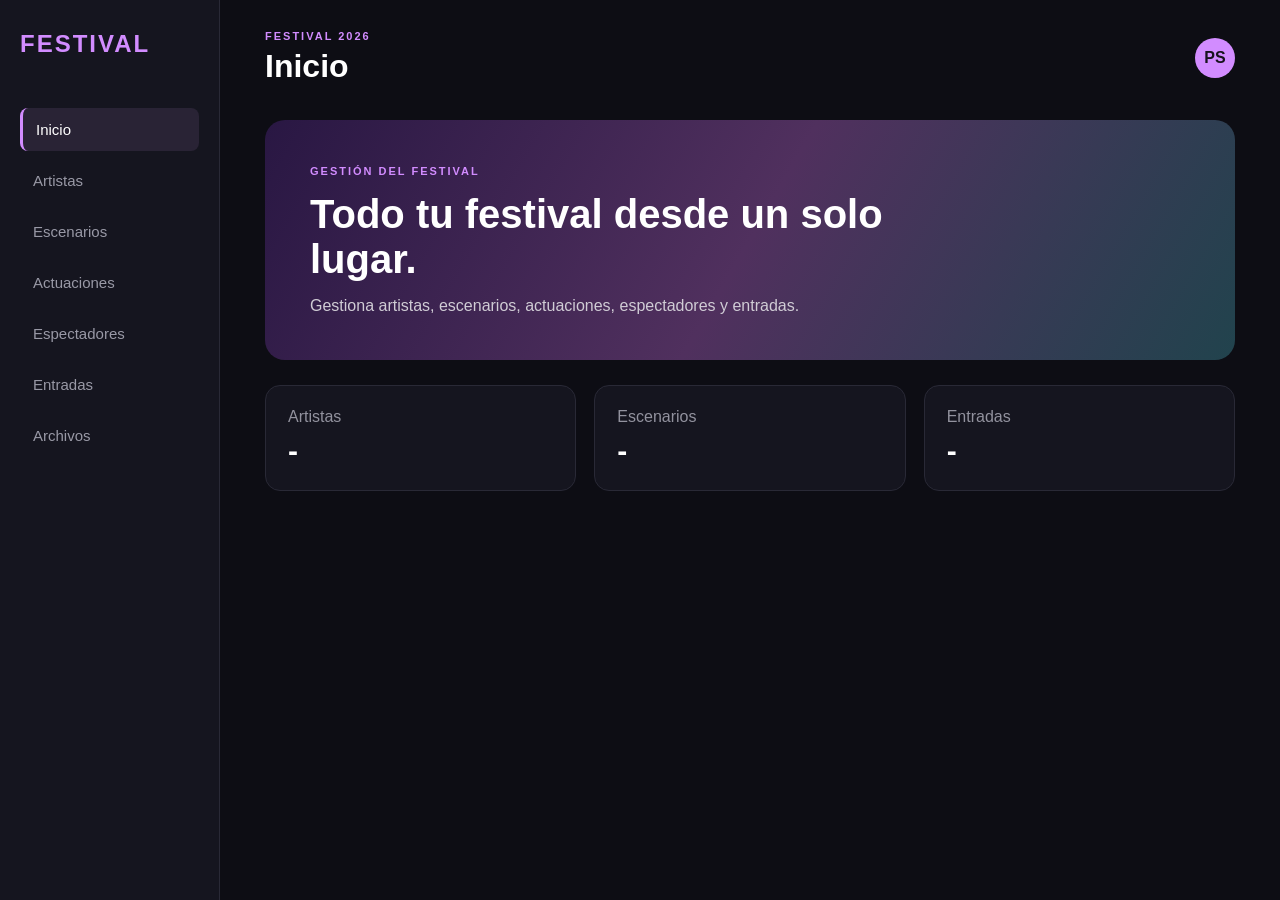
==== web/index.html @ 3fb0c0f5 "mejora de funcionamineto web a falta de dar feedback mas especifico y poder filtrar por pais y por g" ====
<!DOCTYPE html>
<html lang="es">
<head>
    <meta charset="UTF-8">
    <meta name="viewport" content="width=device-width, initial-scale=1.0">
    <title>Festival App</title>
    <link rel="stylesheet" href="css/style.css">
</head>
<body>

<div class="app">

    <aside class="sidebar">
        <div class="logo">FESTIVAL</div>

        <nav>
            <button class="nav-item active" data-view="inicio"><span>Inicio</span></button>
            <button class="nav-item" data-view="artistas"><span>Artistas</span></button>
            <button class="nav-item" data-view="escenarios"><span>Escenarios</span></button>
            <button class="nav-item" data-view="actuaciones"><span>Actuaciones</span></button>
            <button class="nav-item" data-view="espectadores"><span>Espectadores</span></button>
            <button class="nav-item" data-view="entradas"><span>Entradas</span></button>
            <button class="nav-item" data-view="archivos"><span>Archivos</span></button>
        </nav>
    </aside>

    <main class="main">

        <header class="topbar">
            <div>
                <p class="section-label">FESTIVAL 2026</p>
                <h1 id="page-title">Inicio</h1>
            </div>

            <div class="profile">PS</div>
        </header>

        <section id="content">

            <div id="inicio" class="view active">

                <div class="hero">
                    <p class="section-label">GESTIÓN DEL FESTIVAL</p>

                    <h2>Todo tu festival desde un solo lugar.</h2>

                    <p>
                        Gestiona artistas, escenarios, actuaciones,
                        espectadores y entradas.
                    </p>
                </div>

                <div class="stats">

                    <div class="stat-card">
                        <p>Artistas</p>
                        <strong id="total-artistas">-</strong>
                    </div>

                    <div class="stat-card">
                        <p>Escenarios</p>
                        <strong id="total-escenarios">-</strong>
                    </div>

                    <div class="stat-card">
                        <p>Entradas</p>
                        <strong id="total-entradas">-</strong>
                    </div>

                </div>

            </div>


            <div id="artistas" class="view">

                <div class="page-intro">
                    <p class="section-label">GESTIÓN</p>
                    <h2>Artistas</h2>
                    <p>Gestiona los artistas del festival.</p>
                </div>

                <div class="toolbar">

                    <button class="primary-button"
                            onclick="mostrarFormulario('artistas')">
                        Nuevo artista
                    </button>

                    <input type="number"
                           id="buscar-artista"
                           placeholder="Buscar por ID">

                    <button onclick="buscarPorId('artistas')">
                        Buscar
                    </button>

                </div>

                <div id="form-artistas"
                     class="form-container hidden">
                </div>

                <div id="lista-artistas"
                     class="data-container">
                    Cargando...
                </div>

            </div>


            <div id="escenarios" class="view">

                <div class="page-intro">
                    <p class="section-label">GESTIÓN</p>
                    <h2>Escenarios</h2>
                    <p>Gestiona los escenarios del festival.</p>
                </div>

                <div class="toolbar">

                    <button class="primary-button"
                            onclick="mostrarFormulario('escenarios')">
                        Nuevo escenario
                    </button>

                    <input type="number"
                           id="buscar-escenario"
                           placeholder="Buscar por ID">

                    <button onclick="buscarPorId('escenarios')">
                        Buscar
                    </button>

                </div>

                <div id="form-escenarios"
                     class="form-container hidden">
                </div>

                <div id="lista-escenarios"
                     class="data-container">
                    Cargando...
                </div>

            </div>


            <div id="actuaciones" class="view">

                <div class="page-intro">
                    <p class="section-label">PROGRAMACIÓN</p>
                    <h2>Actuaciones</h2>
                    <p>Organiza las actuaciones del festival.</p>
                </div>

                <div class="toolbar">

                    <button class="primary-button"
                            onclick="mostrarFormulario('actuaciones')">
                        Nueva actuación
                    </button>

                    <input type="number"
                           id="buscar-actuacion"
                           placeholder="Buscar por ID">

                    <button onclick="buscarPorId('actuaciones')">
                        Buscar
                    </button>

                </div>

                <div id="form-actuaciones"
                     class="form-container hidden">
                </div>

                <div id="lista-actuaciones"
                     class="data-container">
                    Cargando...
                </div>

            </div>


            <div id="espectadores" class="view">

                <div class="page-intro">
                    <p class="section-label">PÚBLICO</p>
                    <h2>Espectadores</h2>
                    <p>Gestiona los espectadores registrados.</p>
                </div>

                <div class="toolbar">

                    <button class="primary-button"
                            onclick="mostrarFormulario('espectadores')">
                        Nuevo espectador
                    </button>

                    <input type="number"
                           id="buscar-espectador"
                           placeholder="Buscar por ID">

                    <button onclick="buscarPorId('espectadores')">
                        Buscar
                    </button>

                </div>

                <div id="form-espectadores"
                     class="form-container hidden">
                </div>

                <div id="lista-espectadores"
                     class="data-container">
                    Cargando...
                </div>

            </div>


            <div id="entradas" class="view">

                <div class="page-intro">
                    <p class="section-label">ACCESOS</p>
                    <h2>Entradas</h2>
                    <p>Gestiona las entradas del festival.</p>
                </div>

                <div class="toolbar">

                    <button class="primary-button"
                            onclick="mostrarFormulario('entradas')">
                        Nueva entrada
                    </button>

                    <input type="number"
                           id="buscar-entrada"
                           placeholder="Buscar por ID">

                    <button onclick="buscarPorId('entradas')">
                        Buscar
                    </button>

                </div>

                <div id="form-entradas"
                     class="form-container hidden">
                </div>

                <div id="lista-entradas"
                     class="data-container">
                    Cargando...
                </div>

            </div>


            <div id="archivos" class="view">

                <div class="page-intro">
                    <p class="section-label">FICHEROS</p>

                    <h2>Archivos</h2>

                    <p>
                        Genera y descarga los archivos JSON y XML
                        del festival.
                    </p>
                </div>


                <div class="file-section">

                    <h3>JSON</h3>

                    <div class="file-row">
                        <span>Artistas</span>

                        <button onclick="generarArchivo('artistas', 'json')">
                            Generar
                        </button>

                        <button onclick="descargarArchivo('artistas', 'json')">
                            Descargar
                        </button>
                    </div>

                    <div class="file-row">
                        <span>Escenarios</span>

                        <button onclick="generarArchivo('escenarios', 'json')">
                            Generar
                        </button>

                        <button onclick="descargarArchivo('escenarios', 'json')">
                            Descargar
                        </button>
                    </div>

                    <div class="file-row">
                        <span>Actuaciones</span>

                        <button onclick="generarArchivo('actuaciones', 'json')">
                            Generar
                        </button>

                        <button onclick="descargarArchivo('actuaciones', 'json')">
                            Descargar
                        </button>
                    </div>

                    <div class="file-row">
                        <span>Espectadores</span>

                        <button onclick="generarArchivo('espectadores', 'json')">
                            Generar
                        </button>

                        <button onclick="descargarArchivo('espectadores', 'json')">
                            Descargar
                        </button>
                    </div>

                    <div class="file-row">
                        <span>Entradas</span>

                        <button onclick="generarArchivo('entradas', 'json')">
                            Generar
                        </button>

                        <button onclick="descargarArchivo('entradas', 'json')">
                            Descargar
                        </button>
                    </div>

                </div>


                <div class="file-section">

                    <h3>XML</h3>

                    <div class="file-row">
                        <span>Artistas</span>

                        <button onclick="generarArchivo('artistas', 'xml')">
                            Generar
                        </button>

                        <button onclick="descargarArchivo('artistas', 'xml')">
                            Descargar
                        </button>
                    </div>

                    <div class="file-row">
                        <span>Escenarios</span>

                        <button onclick="generarArchivo('escenarios', 'xml')">
                            Generar
                        </button>

                        <button onclick="descargarArchivo('escenarios', 'xml')">
                            Descargar
                        </button>
                    </div>

                    <div class="file-row">
                        <span>Actuaciones</span>

                        <button onclick="generarArchivo('actuaciones', 'xml')">
                            Generar
                        </button>

                        <button onclick="descargarArchivo('actuaciones', 'xml')">
                            Descargar
                        </button>
                    </div>

                    <div class="file-row">
                        <span>Espectadores</span>

                        <button onclick="generarArchivo('espectadores', 'xml')">
                            Generar
                        </button>

                        <button onclick="descargarArchivo('espectadores', 'xml')">
                            Descargar
                        </button>
                    </div>

                    <div class="file-row">
                        <span>Entradas</span>

                        <button onclick="generarArchivo('entradas', 'xml')">
                            Generar
                        </button>

                        <button onclick="descargarArchivo('entradas', 'xml')">
                            Descargar
                        </button>
                    </div>

                </div>

            </div>

        </section>
    </main>
</div>

<script src="js/app.js"></script>

</body>
</html>
---- web/css/style.css ----
* {
    box-sizing: border-box;
    margin: 0;
    padding: 0;
}

body {
    font-family: Arial, sans-serif;
    background: #0d0d14;
    color: white;
}

button,
input {
    font-family: inherit;
}

button {
    cursor: pointer;
}

.app {
    display: flex;
    min-height: 100vh;
}

.sidebar {
    width: 220px;
    background: #15151f;
    padding: 30px 20px;
    position: fixed;
    height: 100vh;
    border-right: 1px solid #292936;
}

.logo {
    font-size: 24px;
    font-weight: bold;
    letter-spacing: 2px;
    margin-bottom: 50px;
    color: #d28cff;
}

nav {
    display: flex;
    flex-direction: column;
    gap: 8px;
}

.nav-item {
    border: none;
    background: transparent;
    color: #9999a6;
    padding: 13px;
    text-align: left;
    border-radius: 8px;
    font-size: 15px;
}

.nav-item:hover,
.nav-item.active {
    background: #292335;
    color: white;
}

.nav-item.active {
    border-left: 3px solid #d28cff;
}

.main {
    margin-left: 220px;
    width: calc(100% - 220px);
    padding: 30px 45px;
}

.topbar {
    display: flex;
    justify-content: space-between;
    align-items: center;
    margin-bottom: 35px;
}

.section-label {
    color: #d28cff;
    font-size: 11px;
    font-weight: bold;
    letter-spacing: 2px;
}

.topbar h1 {
    font-size: 32px;
    margin-top: 6px;
}

.profile {
    background: #d28cff;
    color: #17131d;
    width: 40px;
    height: 40px;
    border-radius: 50%;
    display: flex;
    justify-content: center;
    align-items: center;
    font-weight: bold;
}

.view {
    display: none;
}

.view.active {
    display: block;
}

.hero {
    background: linear-gradient(120deg, #291743, #50305e, #21434d);
    padding: 45px;
    border-radius: 20px;
    margin-bottom: 25px;
}

.hero h2 {
    font-size: 40px;
    max-width: 650px;
    margin: 15px 0;
}

.hero p:last-child {
    color: #d0ccd5;
}

.stats {
    display: grid;
    grid-template-columns: repeat(3, 1fr);
    gap: 18px;
}

.stat-card {
    background: #15151f;
    border: 1px solid #292936;
    border-radius: 15px;
    padding: 22px;
}

.stat-card p {
    color: #92929e;
    margin-bottom: 8px;
}

.stat-card strong {
    font-size: 30px;
}

.page-intro {
    margin-bottom: 30px;
}

.page-intro h2 {
    font-size: 30px;
    margin: 7px 0;
}

.page-intro p:last-child {
    color: #92929e;
}

.toolbar {
    display: flex;
    gap: 10px;
    margin-bottom: 20px;
}

.primary-button {
    background: #d28cff;
    color: #17131d;
    border: none;
    padding: 12px 18px;
    border-radius: 8px;
    font-weight: bold;
}

.toolbar button:not(.primary-button) {
    background: #292936;
    color: white;
    border: none;
    padding: 12px 18px;
    border-radius: 8px;
}

.toolbar input {
    background: #15151f;
    border: 1px solid #292936;
    color: white;
    padding: 12px;
    border-radius: 8px;
}

.data-container {
    background: #15151f;
    border: 1px solid #292936;
    border-radius: 15px;
    padding: 25px;
    min-height: 200px;
    overflow-x: auto;
}

.data-table {
    width: 100%;
    border-collapse: collapse;
}

.data-table th,
.data-table td {
    text-align: left;
    padding: 14px;
    border-bottom: 1px solid #292936;
}

.data-table th {
    color: #d28cff;
}

.action-button {
    border: none;
    background: #292936;
    color: white;
    padding: 7px 10px;
    border-radius: 6px;
    margin-right: 5px;
}

.delete-button {
    background: #63333d;
}

.form-container {
    background: #15151f;
    border: 1px solid #292936;
    border-radius: 15px;
    padding: 25px;
    margin-bottom: 20px;
}

.form-container h3 {
    margin-bottom: 20px;
}

.form-grid {
    display: grid;
    grid-template-columns: repeat(2, 1fr);
    gap: 15px;
}

.form-group {
    display: flex;
    flex-direction: column;
    gap: 6px;
}

.form-group label {
    color: #92929e;
    font-size: 14px;
}

.form-group input {
    background: #0d0d14;
    border: 1px solid #292936;
    color: white;
    padding: 11px;
    border-radius: 7px;
}

.form-buttons {
    margin-top: 20px;
}

.file-section {
    background: #15151f;
    border: 1px solid #292936;
    border-radius: 15px;
    padding: 25px;
    margin-bottom: 20px;
}

.file-section h3 {
    margin-bottom: 10px;
    color: #d28cff;
}

.file-row {
    display: flex;
    align-items: center;
    gap: 10px;
    padding: 15px 0;
    border-bottom: 1px solid #292936;
}

.file-row:last-child {
    border-bottom: none;
}

.file-row span {
    flex: 1;
}

.file-row button {
    background: #292936;
    color: white;
    border: none;
    padding: 9px 14px;
    border-radius: 7px;
}

.file-row button:hover {
    background: #3a3a4a;
}

.hidden {
    display: none;
}

@media (max-width: 900px) {
    .sidebar {
        width: 70px;
    }

    .logo {
        font-size: 0;
    }

    .logo::after {
        content: "F";
        font-size: 24px;
    }

    .nav-item span {
        display: none;
    }

    .main {
        margin-left: 70px;
        width: calc(100% - 70px);
        padding: 25px;
    }

    .stats,
    .form-grid {
        grid-template-columns: 1fr;
    }

    .hero h2 {
        font-size: 30px;
    }

    .toolbar {
        flex-wrap: wrap;
    }

    .file-row {
        flex-wrap: wrap;
    }
}
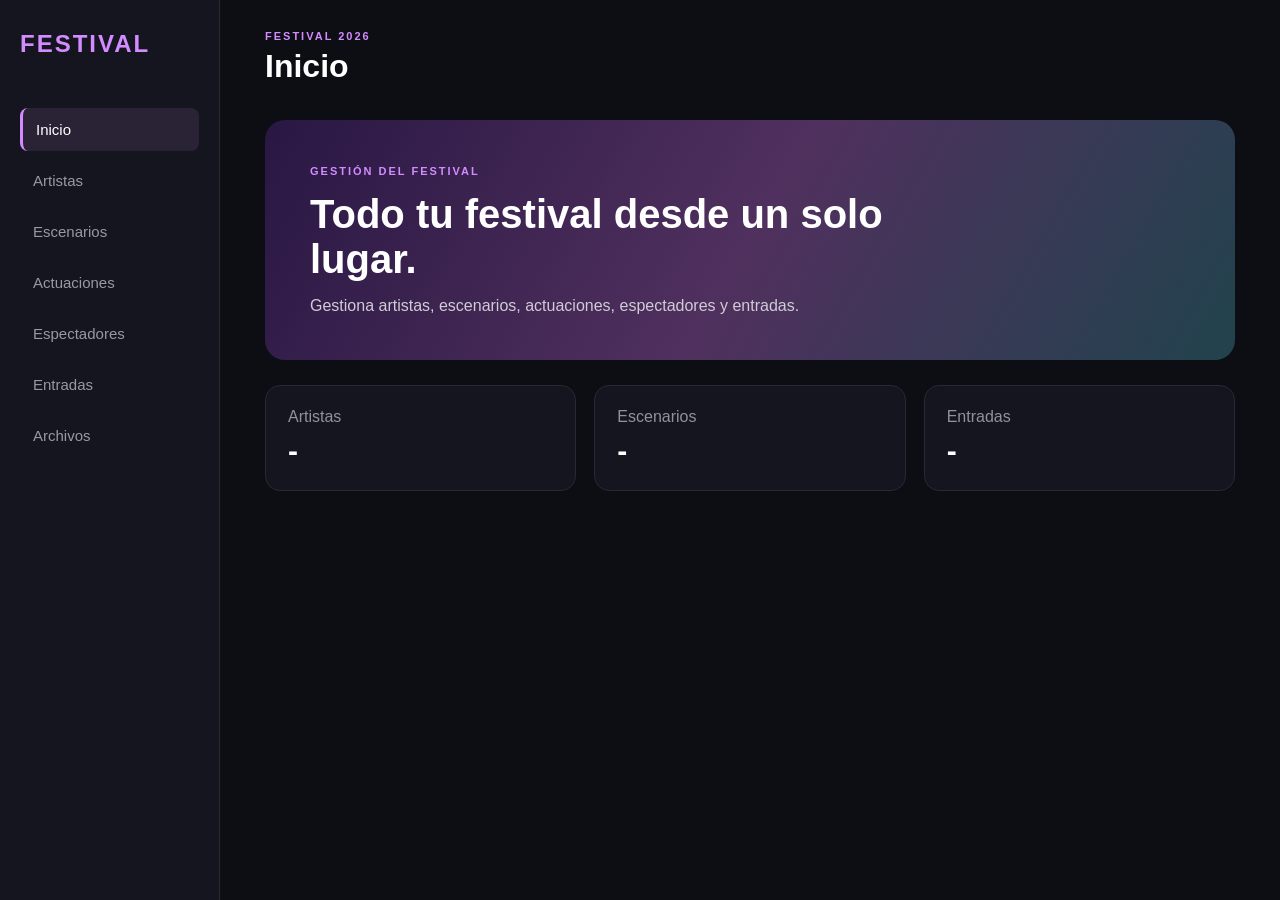
==== commit badd3c9d: "mejora index.html" ====
--- a/web/index.html
+++ b/web/index.html
@@ -32,7 +32,6 @@
                 <h1 id="page-title">Inicio</h1>
             </div>
 
-            <div class="profile">PS</div>
         </header>
 
         <section id="content">
@@ -74,12 +73,6 @@
 
             <div id="artistas" class="view">
 
-                <div class="page-intro">
-                    <p class="section-label">GESTIÓN</p>
-                    <h2>Artistas</h2>
-                    <p>Gestiona los artistas del festival.</p>
-                </div>
-
                 <div class="toolbar">
 
                     <button class="primary-button"
@@ -111,12 +104,6 @@
 
             <div id="escenarios" class="view">
 
-                <div class="page-intro">
-                    <p class="section-label">GESTIÓN</p>
-                    <h2>Escenarios</h2>
-                    <p>Gestiona los escenarios del festival.</p>
-                </div>
-
                 <div class="toolbar">
 
                     <button class="primary-button"
@@ -148,12 +135,6 @@
 
             <div id="actuaciones" class="view">
 
-                <div class="page-intro">
-                    <p class="section-label">PROGRAMACIÓN</p>
-                    <h2>Actuaciones</h2>
-                    <p>Organiza las actuaciones del festival.</p>
-                </div>
-
                 <div class="toolbar">
 
                     <button class="primary-button"
@@ -185,12 +166,6 @@
 
             <div id="espectadores" class="view">
 
-                <div class="page-intro">
-                    <p class="section-label">PÚBLICO</p>
-                    <h2>Espectadores</h2>
-                    <p>Gestiona los espectadores registrados.</p>
-                </div>
-
                 <div class="toolbar">
 
                     <button class="primary-button"
@@ -222,11 +197,6 @@
 
             <div id="entradas" class="view">
 
-                <div class="page-intro">
-                    <p class="section-label">ACCESOS</p>
-                    <h2>Entradas</h2>
-                    <p>Gestiona las entradas del festival.</p>
-                </div>
 
                 <div class="toolbar">
 
@@ -260,10 +230,6 @@
             <div id="archivos" class="view">
 
                 <div class="page-intro">
-                    <p class="section-label">FICHEROS</p>
-
-                    <h2>Archivos</h2>
-
                     <p>
                         Genera y descarga los archivos JSON y XML
                         del festival.
--- a/web/css/style.css
+++ b/web/css/style.css
@@ -92,17 +92,6 @@
     margin-top: 6px;
 }
 
-.profile {
-    background: #d28cff;
-    color: #17131d;
-    width: 40px;
-    height: 40px;
-    border-radius: 50%;
-    display: flex;
-    justify-content: center;
-    align-items: center;
-    font-weight: bold;
-}
 
 .view {
     display: none;
@@ -155,11 +144,6 @@
     margin-bottom: 30px;
 }
 
-.page-intro h2 {
-    font-size: 30px;
-    margin: 7px 0;
-}
-
 .page-intro p:last-child {
     color: #92929e;
 }
